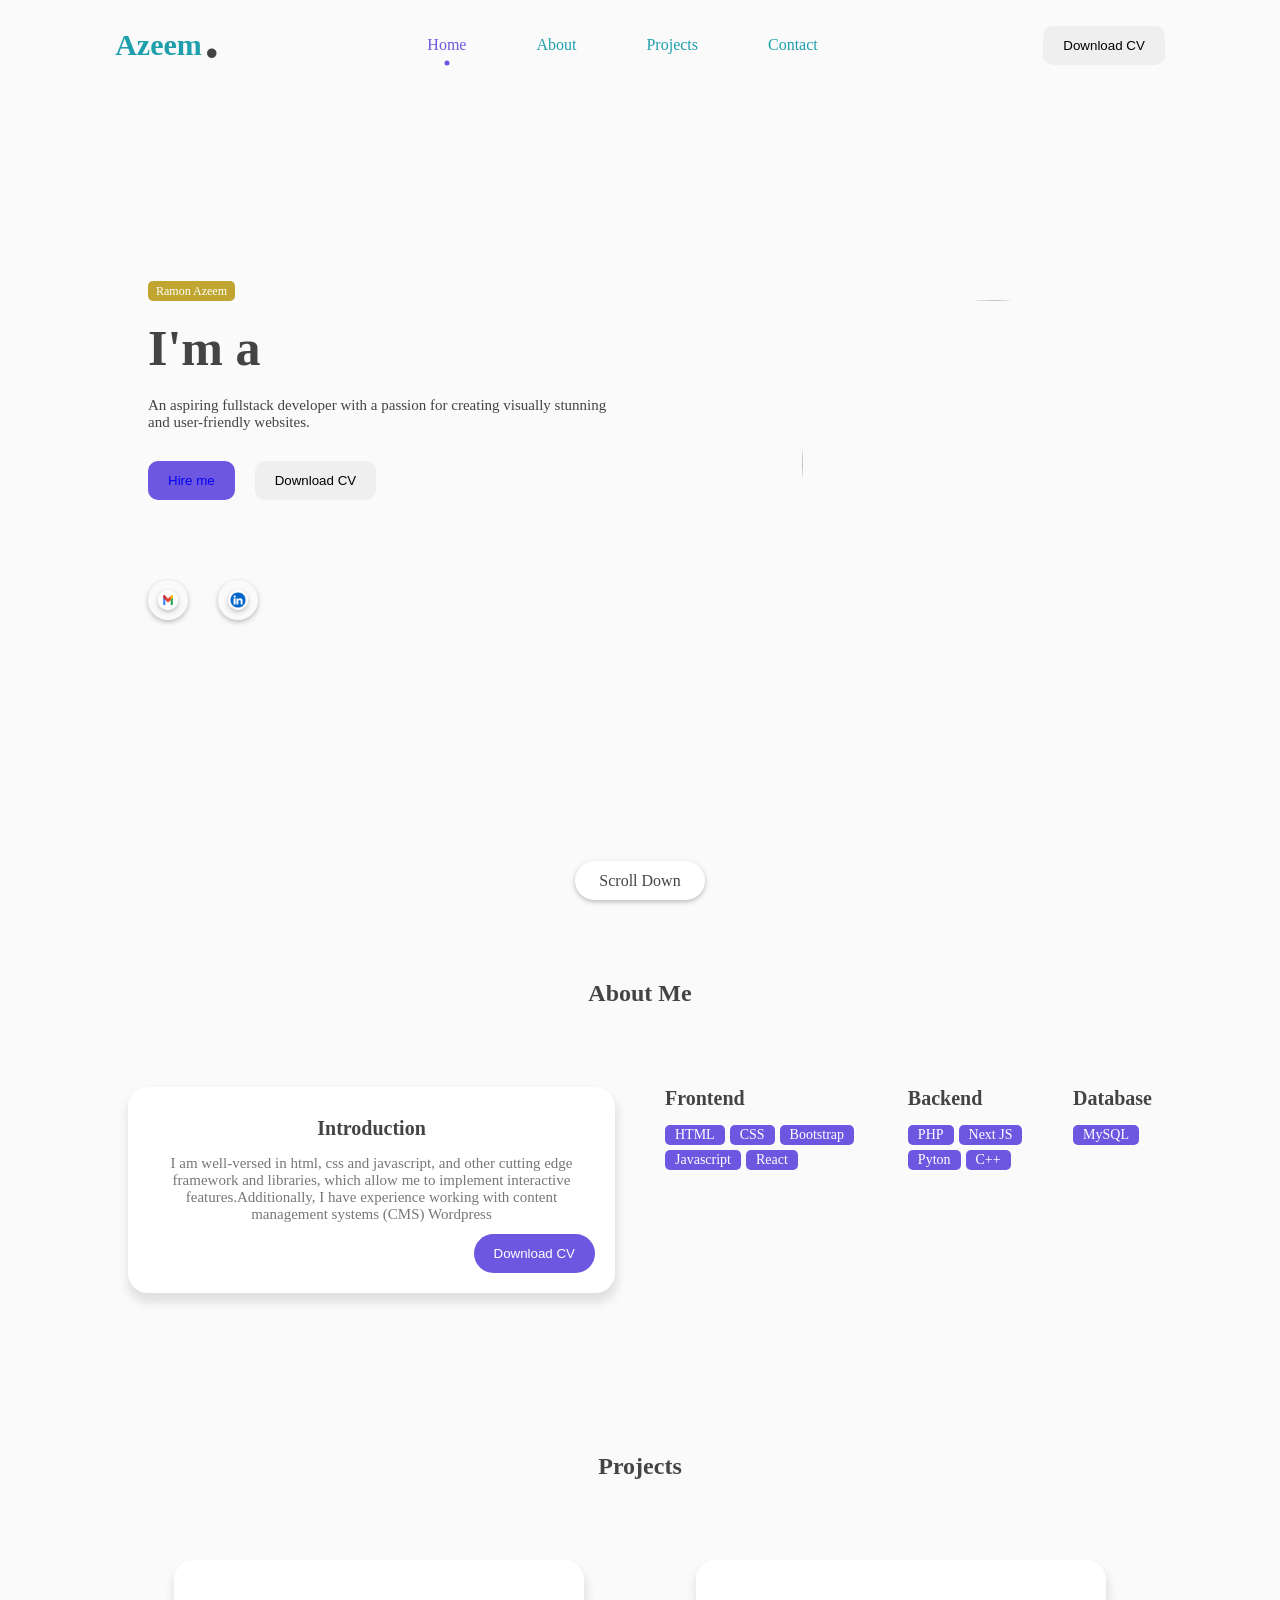
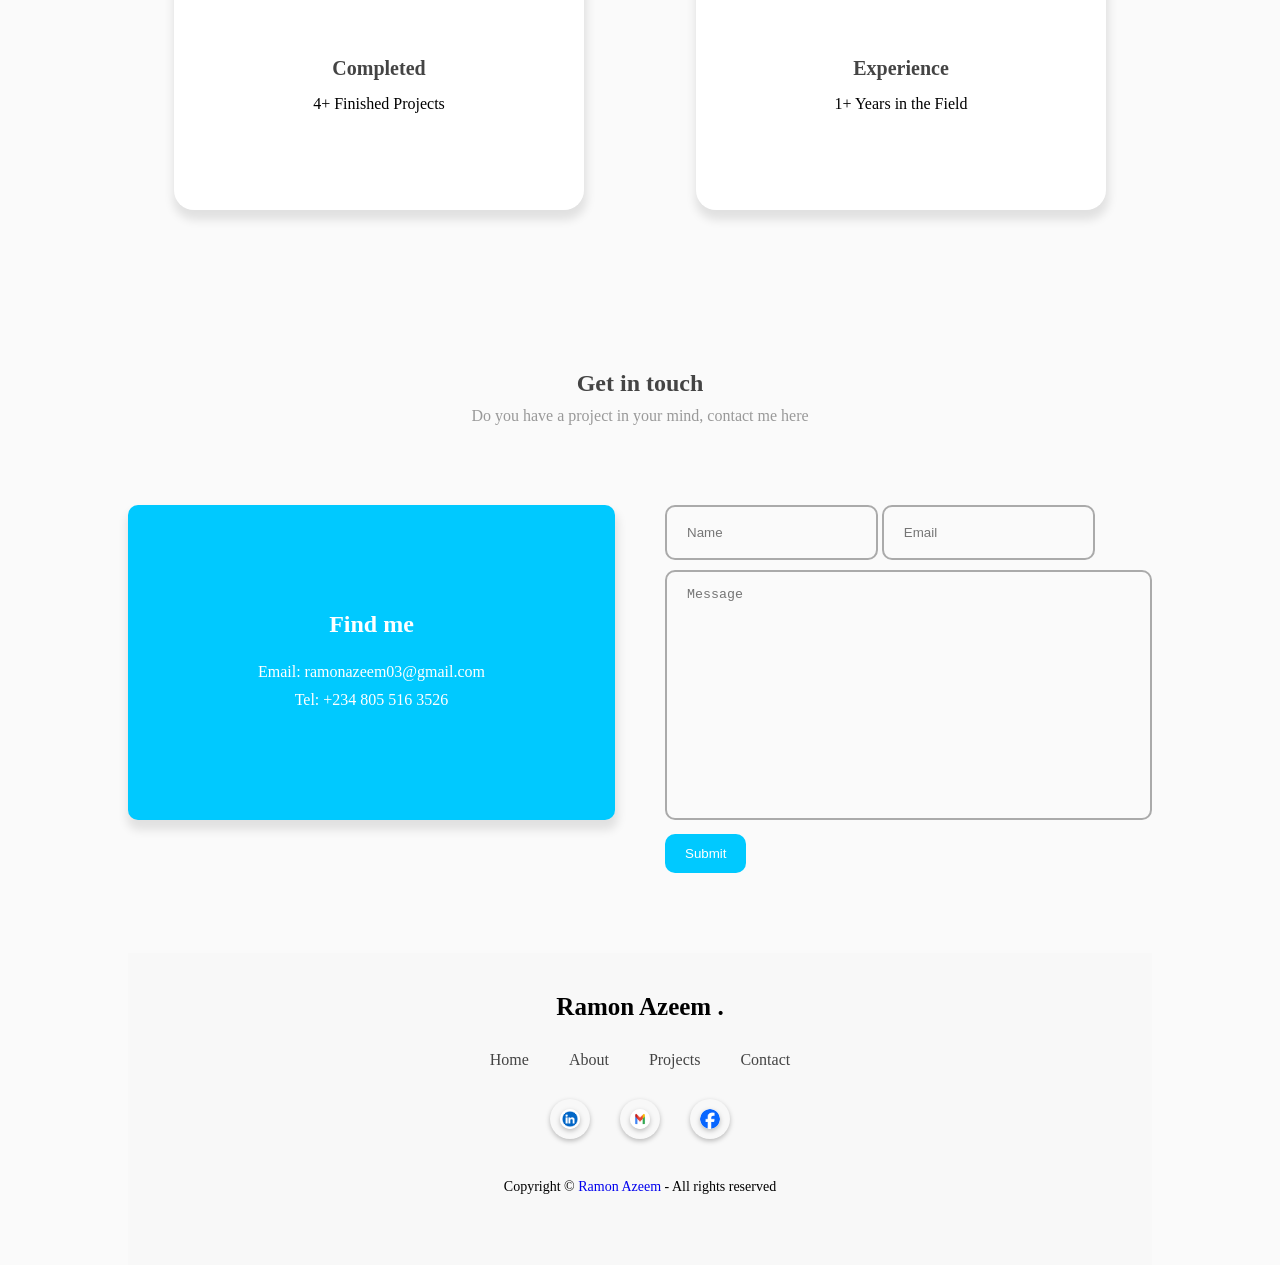
==== index.html @ b922343b "Add files via upload initial commit" ====
<!DOCTYPE html>
<html lang="en">
<head>
    <meta charset="UTF-8">
    <meta name="viewport" content="width=device-width, initial-scale=1.0">
    <title>Porfolio | Ramon</title>
    <link rel="stylesheet" href="ASSET/index.css">
    <link rel="icon" href="images/aseem.jpg">
    <link rel="stylesheet" href="">
 </head>
 <body>
 <div class="container">
     <!--HEADER-->
 <nav class="header" id="header">
     <div class="nav-logo">
        <a href="my portfolio.html" style="text-decoration: none;"><p class="nav-name">Azeem</p></a> 
         <span>.</span>
     </div>
     <div class="nav-menu" id="mynavmenu">
         <ul class="nav-menu-list">
             <li class="nav-list">
                 <a href="#home" class="nav-link active-link">Home</a>
             </li>
             <li class="nav-list">
                 <a href="#about" class="nav-link">About</a>
             </li>
             <li class="nav-list">
                 <a href="#projects" class="nav-link">Projects</a>
             </li>
             <li class="nav-list">
                 <a href="#contact" class="nav-link">Contact</a>
             </li>
         </ul>
     </div>
     <div class="nav-button">
         <a href="RAMON AZEEM OYELAMI CV.pdf" style="text-decoration: none;"><button class="btn">  Download CV  </button></a>
     </div>
     <div class="nav-menu-btn">
        <img src="menu.png" alt="" onclick="myMenuFunction()">
     </div>

 </nav>
     <!--MAIN-->
 <main class="wrapper">
     <section class="featured-box" id="home">
         <div class="featured-text">
             <div class="featured-text-card">
                 <span>Ramon Azeem</span>
             </div>
             <div class="featured-name">
                 <p>I'm a <span class="typedText"></span></p>
             </div>
             <div class="featured-text-info">
                 <p>An aspiring fullstack developer with a passion for creating
                     visually stunning and user-friendly websites.
                 </p>
             </div>
             <div class="featured-text-btn">
                  <button class="btn blue-btn"> <a href="#contact" style="text-decoration: none;">Hire me</a></button>
                  <a href="RAMON AZEEM OYELAMI CV.pdf" style="text-decoration: none;"><button class="btn">  Download CV  </button></a>
             </div>
             <div class="social-icon">
                 <div class="icon">
                    <a href="https://mail.google.com/mail/u/0/#inbox"><img src="IMAGE/gmail.png" alt=""></a>
 
                 </div>
                
                 <div class="icon">
                     <a href="https://www.linkedin.com/in/azeem-oyelami-ramon-481b2a2b2/"><img src="IMAGE/LINKEDIN.png" alt=""></a>
                     
                 </div>
             </div>
         </div>
         <div class="featured-image">
             <div class="image">
                 <img src="images/aseem.jpg" alt="">
             </div>
             </div>
             <div class="scroll-icon-box">
                 <a href="#about" class="scroll-btn">
                     <p>Scroll Down</p>
                 </a>
             </div>
      
     </section>
     <section class="section" id="about">
         <div class="top-header">
             <h1>About Me</h1>
         </div>
         <div class="row">
             <div class="col">
                 <div class="about-info">
                     <h3>Introduction</h3>
                     <p>I am well-versed in html, css and javascript, and other cutting edge
                         framework and libraries, which allow me to implement interactive features.Additionally, I have experience working with content management systems (CMS)
                         Wordpress
                     </p>
                     <div class="about-btn">
                        <a href="RAMON AZEEM OYELAMI CV.pdf" style="text-decoration: none;"><button class="btn">Download CV</button></a> 
                     </div>
                 </div>
             </div>
             <div class="col">
                 <div class="skill-box">
                     <div class="skill-header">
                         <h3>Frontend</h3>
                     </div>
                     <div class="skills-list">
                         <span>HTML</span>
                         <span>CSS</span>
                         <span>Bootstrap</span>
                         <span>Javascript</span>
                         
                         <span>React</span>
                      
                     </div>
                 </div>
                 <div class="skill-box">
                     <div class="skill-header">
                         <h3>Backend</h3>
                     </div>
                     <div class="skills-list">
                         <span>PHP</span>
                         <span>Next JS</span>
                         <span>Pyton</span>
                         <span>C++</span>
                        
                     </div>
                 </div>
                 <div class="skill-box">
                     <div class="skill-header">
                         <h3>Database</h3>
                     </div>
                     <div class="skills-list">
                         <span>MySQL</span>
                        
                         
                     </div>
                 </div>
             </div>
         </div>
     </section>
     <section class="section" id="projects">
         <div class="top-header">
             <h1>Projects</h1>
         </div>
         <div class="project-container">
             <div class="project-box">
                 <h3>Completed</h3>
                 <label for="">4+ Finished Projects</label>
 
             </div>
            
             <div class="project-box">
                 <h3>Experience</h3>
                 <label for="">1+ Years in the Field</label>
 
             </div>
         </div>
     </section>
     <section class="section" id="contact">
         <div class="top-header">
             <h1>Get in touch</h1>
             <span>Do you have a project in your mind, contact me here</span>
         </div>
         <div class="row">
             <div class="col">
               <div class="contact-info">
                   <h2>Find me</h2>
                 <p>Email: ramonazeem03@gmail.com</p>
                 <p>Tel: +234 805 516 3526</p>
               </div>
             </div>
             <div class="col">
                 <div class="form-control">
                     <div class="form-inputs">
                         <form method="post" action="https://formsubmit.co/ramonbanji@gmail.com">
                         <input type="text" name="name" id="" class="input-field" placeholder="Name">
                         <input type="email" name="email" id="" class="input-field" placeholder="Email">
                     </div>
                     <div class="text-area">
                         <textarea placeholder="Message" name="message"></textarea>
                     
                     </div>
                     <div class="form-button">
                       <input type="submit" value="Submit" class="btn">
                     </form>
                     </div>
                 </div>
             </div>
         </div>
     </section>
     <footer>
         <div class="top-footer">
             <p>Ramon Azeem .</p>
         </div>
         <div class="middle-footer">
             <ul class="footer-menu">
                 <li class="footer-menu-list">
                     <a href="#home">Home</a>
                 </li>
            
             <li class="footer-menu-list">
                 <a href="#about">About</a>
             </li>
             <li class="footer-menu-list">
                 <a href="#projects">Projects</a>
             </li>
             <li class="footer-menu-list">
                 <a href="#contact">Contact</a>
             </li>
        
         </ul>
         </div>
         <div class="footer-social-icon">
             <div class="icon">
                <a href="https://www.linkedin.com/in/azeem-oyelami-ramon-481b2a2b2/" style="text-decoration: none;"><img src="IMAGE/LINKEDIN.png" alt=""></a>
 
             </div>
             <div class="icon">
                 <a href="https://mail.google.com/mail/u/0/#inbox"><img src="IMAGE/gmail.png" alt=""></a>
                 
             </div>
             <div class="icon">
                 <a href=" https://www.facebook.com/permalink.php?story_fbid=pfbid0yTZ8QnMwer2DneJqgpYxTwUhzTeTSbqezgE54GF2txZqe3kjFFK4udBRCZCRryvql&id=61566848725358"><img src="IMAGE/facebook.png" alt=""></a>
                
             </div>
         </div>
         <div class="bottom-footer">
             <p>Copyright &copy; <a href="#home" style="text-decoration: none;">Ramon Azeem</a> - All rights reserved</p>
           </div>
         </div>
          
 
     </footer>
 </main>
     <!--FOOTER-->
 </div>
     <script src="ASEEM PORTFOLIO/ASSET/my portfolio.js"></script>
     <script src="https://unpkg.com/typed.js@2.1.0/dist/typed.umd.js"></script>
     <script src="https://cdnjs.cloudflare.com/ajax/libs/typed.js/2.0.10/typed.min.js"></script>
     <script>
         var typingEffect = new Typed(".typedText",{
     strings:[" designer"," youtuber","  developer"],
     loop:true,
     typeSpeed:100,
     backSpeed:80
 })
 

 
 

     </script>
    
 </body>
 </html>
---- ASSET/index.css ----
:root{
    --body-color: rgb(250,250,250);
    --color-white: rgb(255,255,255);
    --text-color-second: rgb(68, 68, 68);
    --text-color-third: rgb(30,159,171);
    --first-color: rgb(110, 87, 224);
    --second-color: rgb(0,201,255);
    --third-color: rgb(192, 166, 49);
    --first-shadow-color: rgba(0,0,0,0.1);
    --first-color-hover: rgb(40, 91, 212);
}
body{
    background-color: var(--body-color);
  
}
html{
    scroll-behavior: smooth;
}
::-webkit-scrollbar{
    width: 10px;
    border-radius: 25px;
}
::-webkit-scrollbar-track{
    background-color: #f1f1f1;
}
::-webkit-scrollbar-thumb{
    background-color: #ccc;
    border-radius: 30px;
}
::-webkit-scrollbar-thumb:hover{
    background-color: #bbb;
}
.container{
    width: 100%;
    position: relative;
}
*{
    padding: 0;
    margin: 0;
    box-sizing: border-box;
}
nav{
    position: fixed;
    display: flex;
    justify-content: space-between;
    width: 100%;
    height: 70px;
    line-height: 90px;
    background-color: var(--body-color);
    padding-inline: 9vw;
    transition: .3s;
    z-index: 100;
    margin-bottom: 40px;
    transition: 1s ease;
   
    

}
.nav-logo{
    position: relative;
}
.nav-name{
    font-size: 30px;
    font-weight: 600;
    color: var(--text-color-third);
}
.nav-logo span{
    position: absolute;
    top: -15px;
    right: -20px;
    font-size: 5em;
    color: var(--text-color-second);
    cursor: none;
}
.nav-menu, .nav-menu-list{
    display: flex;
}
.nav-menu{
    transition: 1s;
    opacity: 0;
    animation: slideTop 1s ease forwards;
}
.nav-menu .nav-list{
    list-style: none;
    position:  relative;
}
.nav-menu-list {
    list-style: none;
    position: relative;
}
.nav-link{  
    text-decoration: none;
    color: var(--text-color-third);
    font-weight: 500;
    padding-inline: 15px;
    margin-inline: 20px;
}
.nav-menu-btn{
    display: none;
}
.nav-menu-btn img{
    cursor: pointer;
    height: 36px;
    width: 35px;
}
.btn{
    font-weight: 500;
    padding: 12px 20px;
    background: #efefef;
    border: none;
    border-radius: 10px;
    cursor: pointer;
    transition: .4s;
    opacity: 0;
    animation: slideLeft 1s ease forwards;
    animation-delay: 1s;
}
.btn:hover{
    background: var(--second-color);
    color: var(--color-white);
}

.active-link{
    position: relative;
    color: var(--first-color);
    transition: .3;
}
.active-link::after{
    content: '';
    position: absolute;
    left: 50%;
    bottom: -15px;
    transform: translate(-50%, -50%);
    width: 5px;
    height: 5px;
    background: var(--first-color);
    border-radius: 50%;
}





/*main*/
.wrapper{
    padding-inline: 10vw;
}
.icon img{
    width: 30px;
    height: 30px;
}
.featured-box{
position: relative;
display: flex;
height: 100vh;
min-height: 100px;
}
.featured-text-card{
    opacity: 0;
    animation: slideTop .5s ease forwards;
    animation-delay: .5s;
}
.featured-text{
    position: relative;
    display: flex;
    justify-content: center;
    align-content: center;
    min-height: 80vh;
    flex-direction: column;
    width: 50%;
    padding-left: 20px;
}
.featured-text-card span{
    background: var(--third-color);
    color: var(--color-white);
    padding: 3px 8px;
    font-size: 12px;
    border-radius: 5px;

   

    
}


.featured-name{
    font-size: 50px;
    font-weight: 600;
    color: var(--text-color-second);
    margin-block: 20px;
    opacity: 0;
    animation: slideRight .7s ease forwards;
    animation-delay: .7s;
    
}
.typedText{
text-transform: capitalize;
color: var(--text-color-third);
font-size: 40px;
}
.featured-text-info{
    font-size: 15px;
    margin-bottom: 30px;
    color: var(--text-color-second);
    opacity: 0;
    animation: slideTop 1s ease forwards;
    animation-delay: 1s;
 
}
.featured-text-btn{
    display: flex;
    gap: 20px;
    opacity: 0;
    animation: slideLeft 1.4s ease forwards;
    animation-delay: 1.4s;
}
.featured-text-btn>.blue-btn{
    background: var(--first-color);
    color: var(--color-white);
}
.featured-text-btn>.blue-btn:hover{
    background: var(--color-white);
    color: var(--first-color);
}
.social-icon{
    display: flex;
    margin-top: 5em;
  gap: 30px;
}
.icon{
    display: flex;
    justify-content: center;
    align-items: center;
    width: 40px;
    height: 40px;
    border-radius: 50%;
    box-shadow: 0px 2px 5px 0px rgba(0, 0, 0, 0.25);
    cursor: pointer;
    opacity: 0;
    animation: slideBottom 1s ease forwards;
    animation-delay: 2s;
}
.icon img{
    display: flex;
    justify-content: center;
    align-items: center;
    width: 20px;
    height: 20px;
    border-radius: 50%;
    box-shadow: 0px 2px 5px 0px rgba(0, 0, 0, 0.25);
    cursor: pointer;
    opacity: 0;
    animation: slideLeft 1s ease forwards;
    animation-delay: 2s;
}
.icon:hover{
   background-color: var(--first-color);
}
.featured-image{
    display: flex;
    justify-content: right;
    align-content: center;
    min-height: 80vh;
    width: 50%;
    margin-left: 50px;
}
.image{
    margin: auto 0;
    width: 350px;
    height: 300px;
    border-radius: 55% 45% 55% 45%;
    overflow: hidden;
    animation: imgFloat 7s ease-in-out infinite;
   
 
}
.image img{
    width: 380px;
    height: 380px;
    object-fit: cover;
   
   
}
@keyframes imgFloat {
    50%{
        transform: translateY(10px);
        border-radius: 45% 55% 45% 55%;
    }
}
.scroll-btn{
    position: absolute;
    bottom: 0;
    left: 50%;
    translate: -50%;
    display: flex;
    justify-content: center;
    align-items: center;
    width: 130px;
    height: 39px;
    gap: 5px;
    text-decoration: none;
    color: var(--text-color-second);
    background-color: var(--color-white);
    border-radius: 30px;
    box-shadow: 0 2px 5px 0 rgba(0, 0, 0, 0.25);
    opacity: 0;
    animation: slideTop 2.3s ease forwards;
    animation-delay: 2.3s;
}
section{
    padding-block: 5em;
}
.row{
    display: flex;
    justify-content: space-between;
    width: 100%;
    gap: 50px;
}
.col{
    display: flex; 
    width: 50%;
}
.top-header{
    text-align: center;
    margin-bottom: 5em;
}
.top-header h1{
 
    font-weight: 600;
    color: var(--text-color-second);
    margin-bottom: 10px;
}
.top-header span{
    color: #999;
    opacity: 0;
    animation: slideTop 1.5s ease forwards;
    animation-delay: 1.5s;
}
h3{
    font-size: 20px;
    font-weight: 600;
    color: var(--text-color-second);
    margin-bottom: 15px;
    opacity: 0;
    animation: slideRight 1s ease forwards;
    animation-delay: 1s;
}
.about-info{
    position: relative;
    display: flex;
    align-items: center;
    flex-direction: column;
    padding-block: 30px 70px;
    padding-inline: 20px;
    background: var(--color-white);
    box-shadow: 1px 8px 10px 2px var(--first-shadow-color);
    border-radius: 20px;
    opacity: 0;
    animation: slideTop 1s ease forwards;
    animation-delay: 1s;
}
.about-info p{
    text-align: center;
    font-size: 15px;
    color: #777;
    opacity: 0;
    animation: slideLeft 1s ease forwards;
    animation-delay: 1s;
}
.about-btn button{
    position: absolute;
    right: 20px;
    bottom: 20px;
    background: var(--first-color);
    color: var(--color-white);
    border-radius: 30px;

}
.about-btn button:hover{
    background: var(--first-color-hover);
}
.skills-box{
    margin: 10px;
}
.skills-header{
    margin-bottom: 30px;
}
.skills-list{
    display: flex;
    flex-wrap: wrap;
    gap: 5px;
}
.skills-list span{
    font-size: 14px;
    background: var(--first-color);
    color: var(--color-white);
    padding: 2px 10px;
    border-radius: 5px;
    opacity: 0;
    animation: slideLeft 2s ease forwards;
    animation-delay: 2s;
}
.project-container{
    display: flex;
    width: 100%;
    justify-content: space-around;
    gap: 20px;
    flex-wrap: wrap;
}
.project-box{
    position: relative;
    display: flex;
    justify-content: center;
    align-items: center;
    flex-direction: column;
    width: 40%;
    height: 250px;
    background: var(--color-white);
    border-radius: 20px;
    box-shadow: 1px 8px 10px 2px var(--first-shadow-color);
    overflow: hidden;
    opacity: 0;
    animation: slideBottom 1s ease forwards;
    animation-delay: 1s;
}
.project-box h3{
   
}
.project-box label{
    opacity: 0;
    animation: slideLeft 2s ease forwards;
    animation-delay: 2s;
}
.project-box::after, .contact-info::after{
    content: "";
    position: absolute;
    bottom: -100%;
    background: var(--second-color);
    width: 100%;
    height: 100%;
    transition: .4s;
    z-index: 1;
}
.project-box:hover.project-box::after,
.contact-info:hover.contact-info::after{
    bottom: 0;
}
.project-box:hover.project-box>h3,
.project-box:hover.project-box>label{
    color: var(--color-white);
    z-index: 2;
}
.contact-info{
    position: relative;
    display: flex;
    flex-direction: column;
    justify-content: center;
    align-items: center;
    padding: 20px 30px;
    width: 100%;
    height: 315px;
    background: var(--second-color);
    border-radius: 10px;
    box-shadow: 1px 8px 10px 2px var(--first-shadow-color);
    overflow: hidden;
    opacity: 0;
    animation: slideTop 1.5s ease forwards;
    animation-delay: 1.5s;
}
.contact-info>h2{
    color: var(--color-white);
    margin-bottom: 20px;
    opacity: 0;
    animation: slideRight 1.5s ease forwards;
    animation-delay: 1.5s;
}
.contact-info>p{
    display: flex;
    align-items: center;
    gap: 10px;
    color: var(--color-white);
    margin-block: 5px;
    opacity: 0;
    animation: slideLeft 1.5s ease forwards;
    animation-delay: 1.5s;
}
.contact-info::after{
    background: var(--color-white);
    z-index: 1;
}
.contact-info:hover.contact-info h2,
.contact-info:hover.contact-info p{
    color: #777;
    z-index: 2;
}
.form-control{
    display: flex;
    flex-direction: column;
    gap: 10px;
    width: 100%;
}
.form-inputs{
    display: flex;
    gap: 10px;
    width: 100%; 
}
.input-field{
    display: inline;
    width: 49.5%;
    height: 55px;
    background: transparent;
    border: 2px solid #AAA;
    border-radius: 10px;
    padding-inline: 20px;
    outline: none;
    opacity: 0;
    animation: slideTop 2s ease forwards;
    animation-delay: 2s;
}
textarea{
    width: 100%;
    height: 250px;
    background: transparent;
    border: 2px solid #AAA;
    border-radius: 10px;
    padding: 15px 20px;
    outline: none;
    resize: none;
    opacity: 0;
    animation: slideBottom 2s ease forwards;
    animation-delay: 2s;
}
.form-button>.btn{
    display: flex;
    align-items: center;
    justify-content: center;
    background: var(--second-color);
    color: var(--color-white);
}
.form-button>.btn:hover{
    background: #00B5E7;
}
footer{
    display: flex;
    justify-content: center;
    align-items: center;
    flex-direction: column;
    row-gap: 30px;
    background: #f8f8f8;
    padding-block: 40px 60px;
}
.top-footer p{
    font-size: 25px;
    font-weight: 600;
}
.middle-footer .footer-menu{
    display: flex;
}
.footer-menu-list{
    list-style: none;
}
.footer-menu-list a{
    text-decoration: none;
    color: var(--text-color-second);
    font-weight: 500;
    margin-inline: 20px;
}
.footer-social-icon{
    display: flex;
    gap: 30px;
}
.bottom-footer{
    font-size: 14px;
    margin: 10px;
}
.reveal{
    position: relative;
    transform: translateY(150px);
    opacity: 1;
    transition: all 2s ease;
}
.reveal.active{
    transform: rotateY(0px);
    opacity: 1;
}

@keyframes slideRight {
    0%{
        transform: translateX(-100px);
        opacity: 0; 
    }
    100%{
        transform: translateX(0px);
        opacity: 1;
    }
}
@keyframes slideBottom {
    0%{
        transform: translateY(100px);
        opacity: 0;
    }
    100%{
        transform: translateY(0px);
        opacity: 1;
    }
}
@keyframes slideLeft {
    0%{
        transform: translateX(100px);
        opacity: 0;
    }
    100%{
        transform: translateX(0px);
        opacity: 1;
    }
}
@keyframes slideTop{
    0%{
        transform: translateY(-100px);
        opacity: 0;
    }
    100%{
        transform: translateY(0px);
        opacity: 1;
    }
}
@media only screen and (max-width: 1024){
    .featured-text{
        padding: 0;
    }
    .image, .image img{
        width: 320px;
        height: 320px;
    }
}
@media only screen and (max-width: 900px){
    .nav-button{
        display: none;
    }
    .nav-menu.responsive{
        left: 0;
    }
    .nav-menu{
        position: fixed;
        top: 80px;
        left: -100%;
        flex-direction: column;
        justify-content: center;
        align-items: center;
        background-color: rgba(255, 255, 255, 0.7);
        backdrop-filter: blur(20px);
        width: 100%;
        min-height: 450px;
        height: 90vh;
        transition: .3s;
    }
    .nav-menu-btn{
        display: flex;
        align-items: center;
        justify-content: center;
    }
    .nav-menu-list{
        flex-direction: column;
    }
    .nav-menu-btn{
        display: flex;
        align-items: center;
        justify-content: center;
    }
    .featured-box{
        flex-direction: column;
        justify-content: center;
        height: 100vh;
    }
    .featured-text{
        width: 100%;
        order: 2;
        display: flex;
        justify-content: center;
        align-content: flex-start;
        min-height: 60vh;
    }
    .social-icon{
        margin-top: 2em;
    }
    .featured-image{
        order: 1;
        justify-content: center;
        min-height: 150px;
        width: 100%;
        margin-top: 65px;
    }
    .image, .image img{
        height: 150px;
        width: 150px;
    }
   
    .row{
        display: flex;
        flex-direction: column;
        justify-content: center;
        gap: 50px;
    }
    .col{
        display: flex;
        justify-content: center;
        width: 100%;
    }
    .about-info{
        width: 100%;
    }
    .project-container{
        justify-content: center;
    }
    .project-box{
        width: 80%;
    }
}
@media only screen and (max-width: 540px){
    .featured-name{
        font-size: 40px;
        font-weight: bolder;
    }
    .project-box{
        width: 100%;
    }
    .form-inputs{
        flex-direction: column;
    }
    .input-field{
        width: 100%;
    }
}
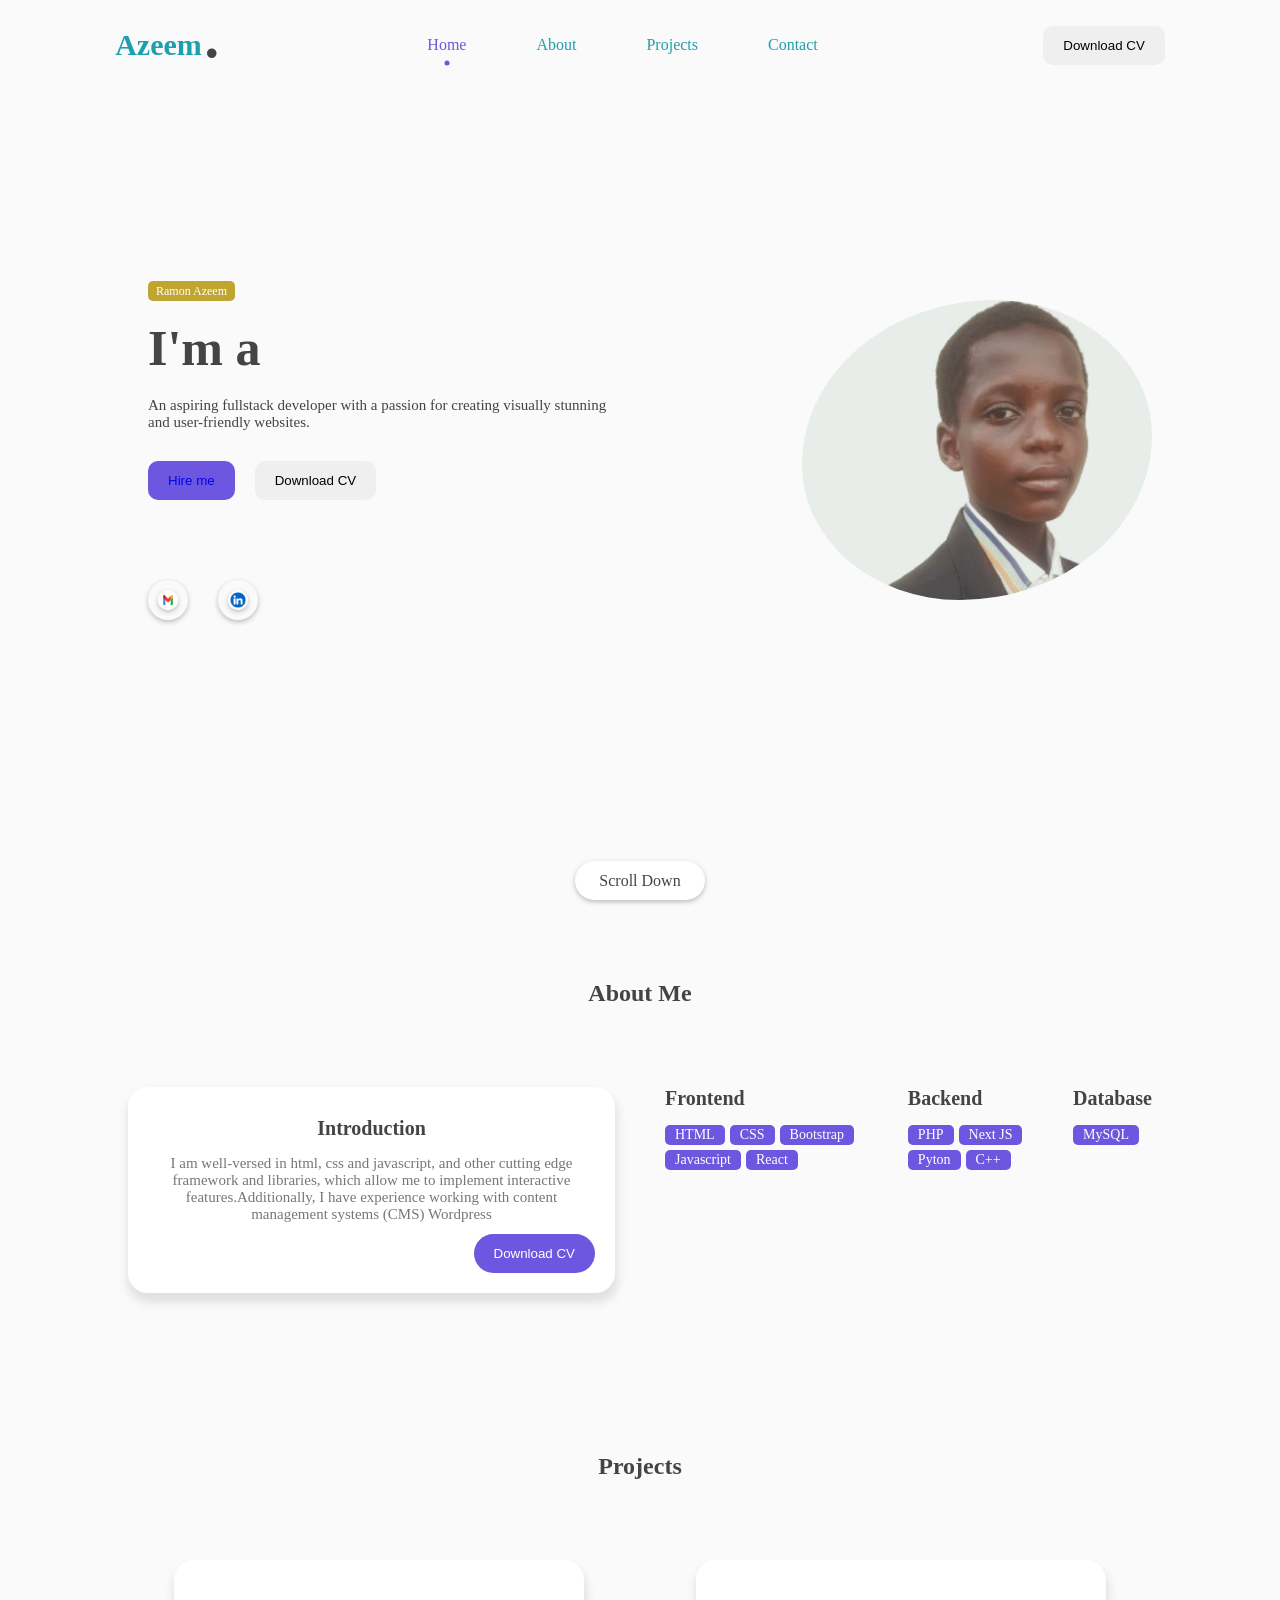
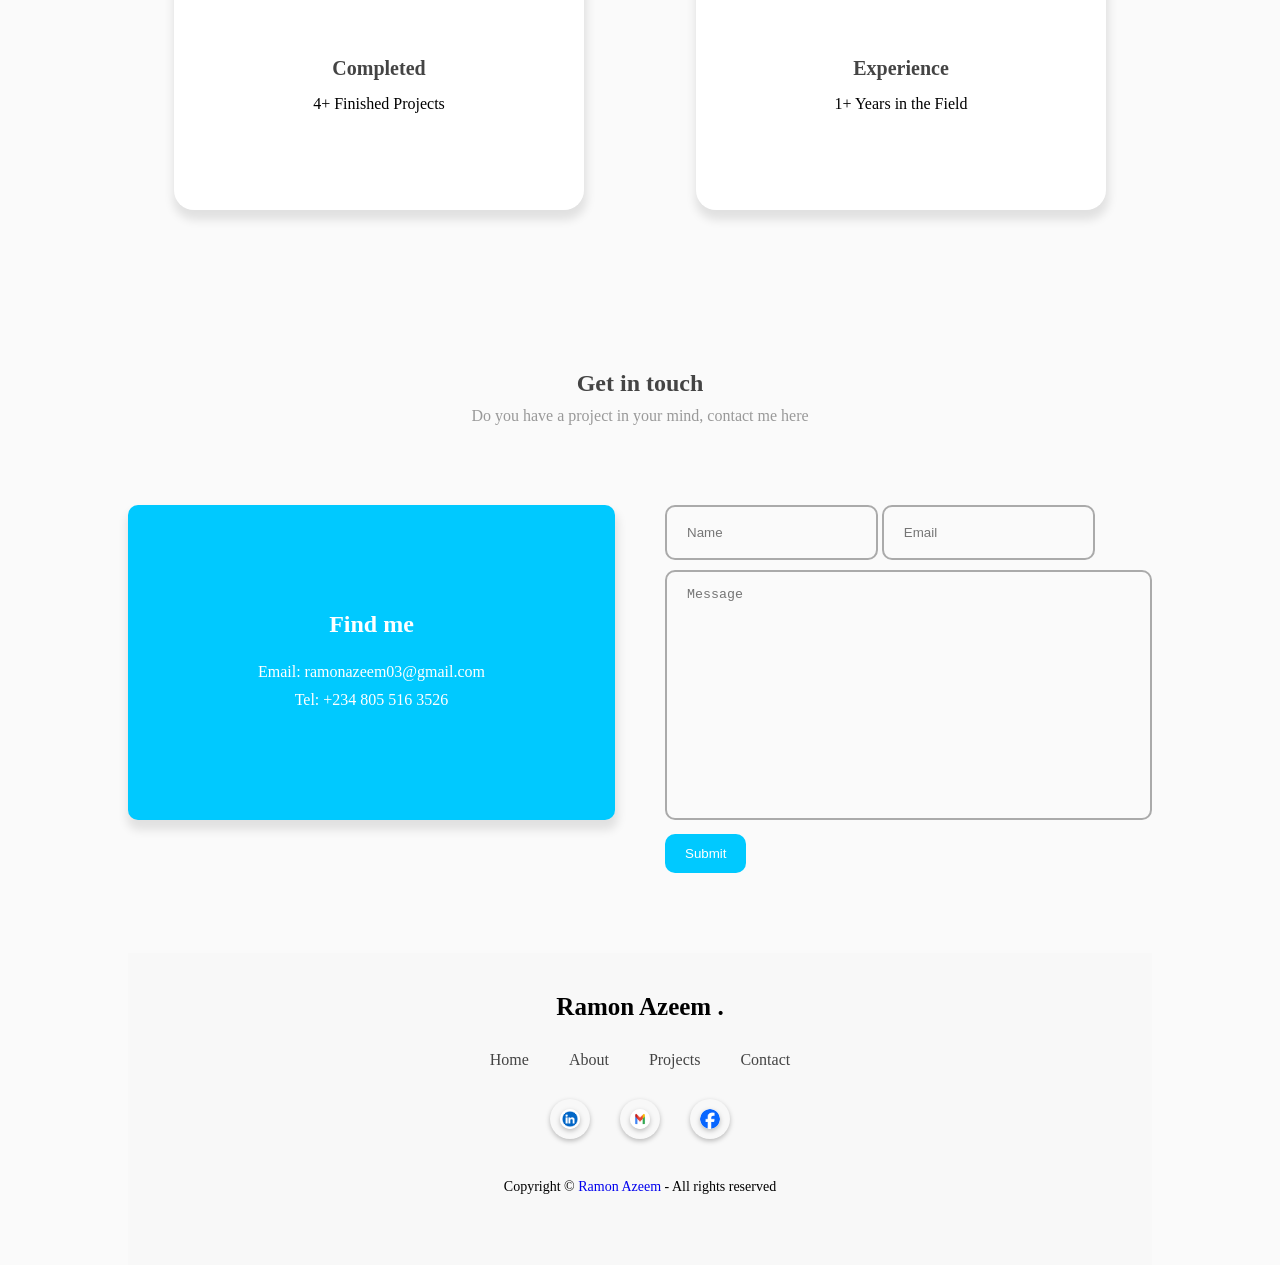
==== commit f4dd6fce: "Add files via upload initial commit" ====
--- a/index.html
+++ b/index.html
@@ -73,7 +73,7 @@
          </div>
          <div class="featured-image">
              <div class="image">
-                 <img src="images/aseem.jpg" alt="">
+                 <img src="IMAGE/aseem.jpg" alt="">
              </div>
              </div>
              <div class="scroll-icon-box">
